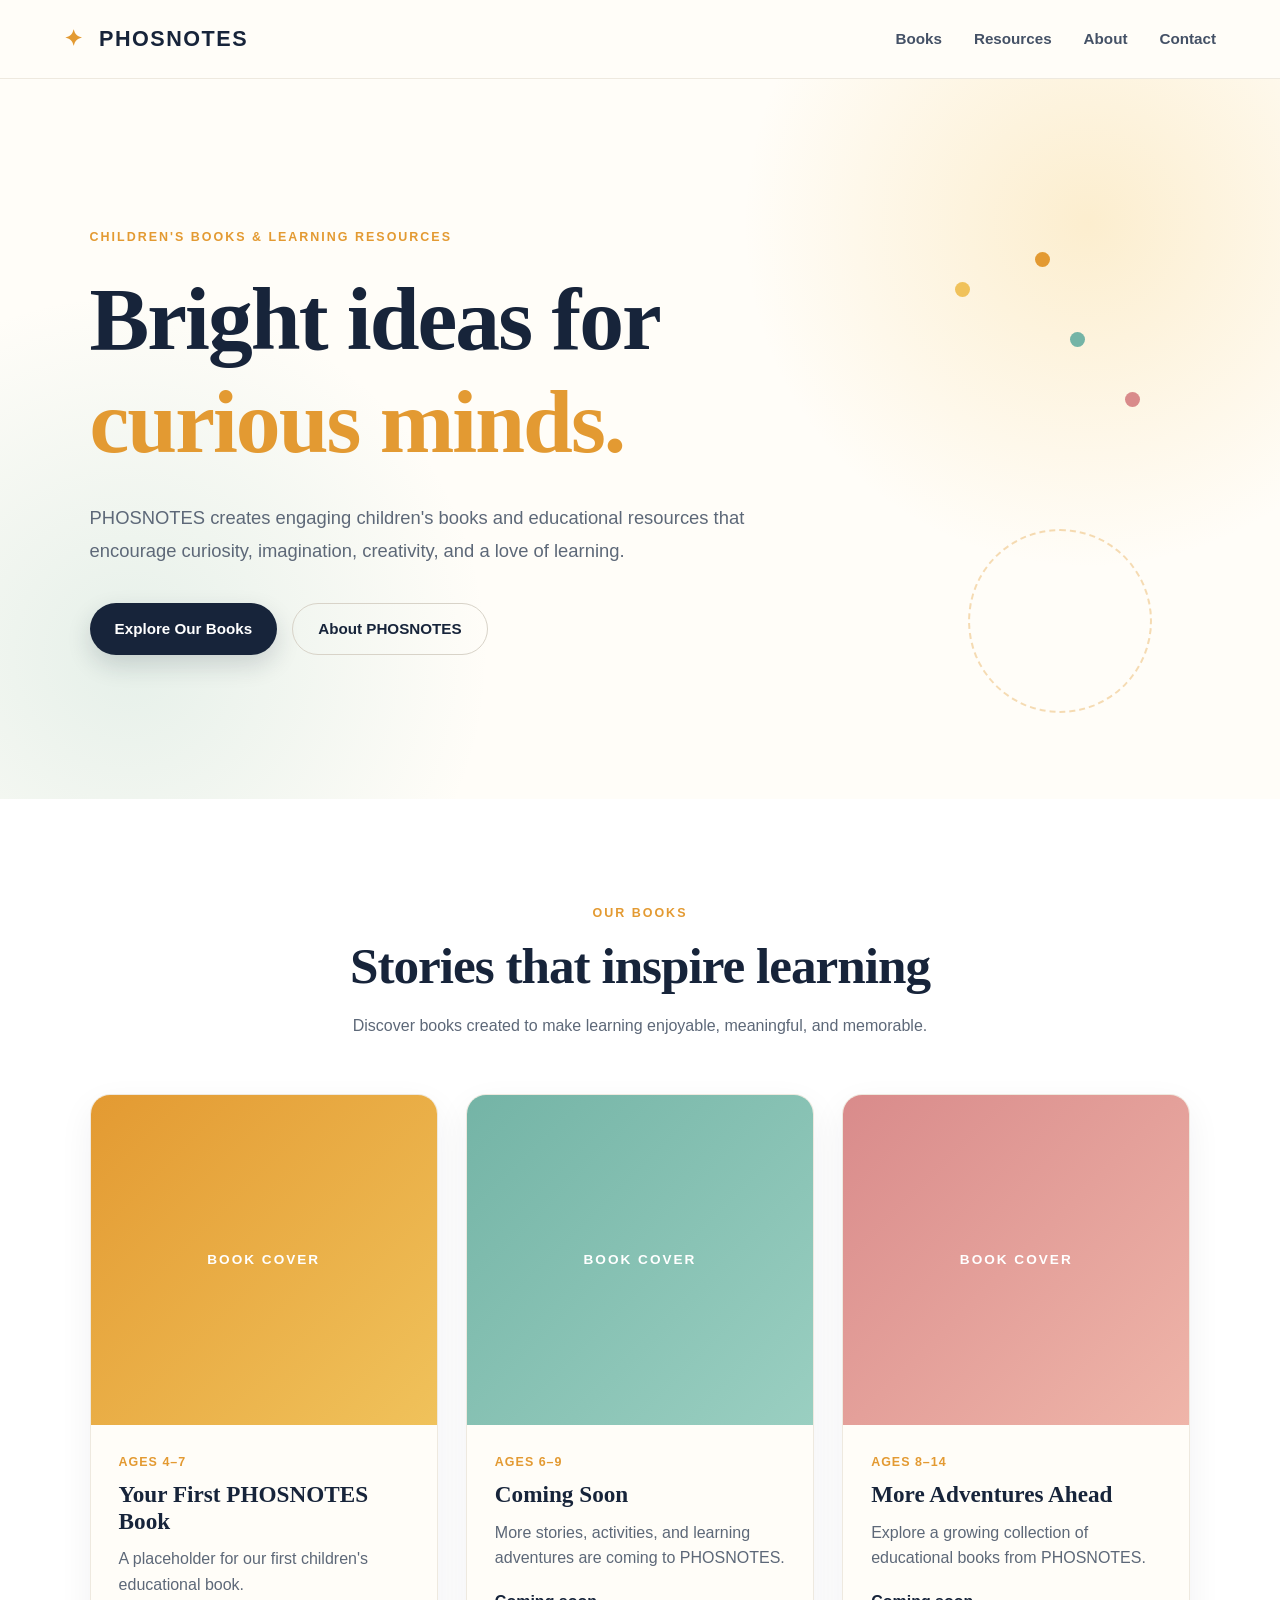
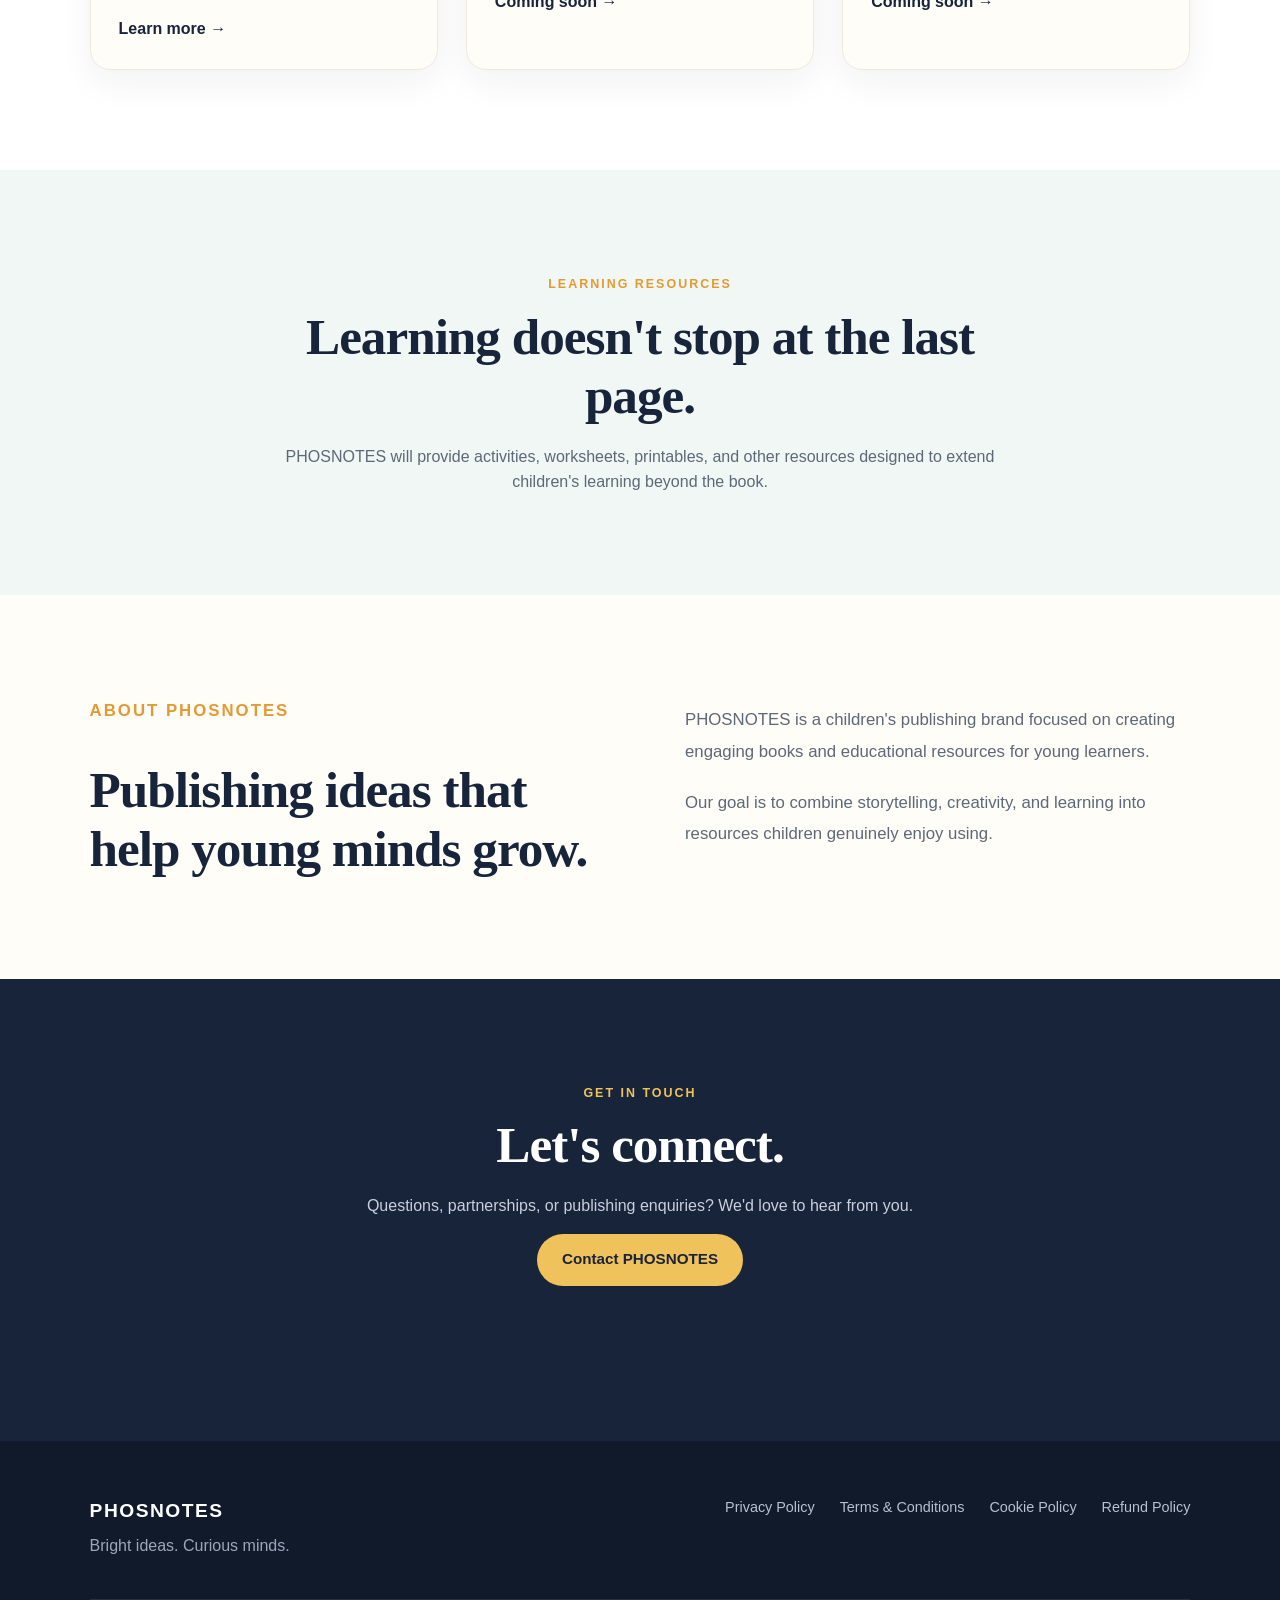
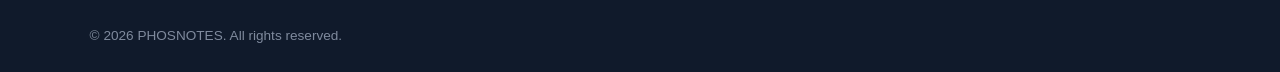
==== index.html @ 3707b1b6 "Initial PHOSNOTES website" ====
<!DOCTYPE html>
<html lang="en">
<head>
    <meta charset="UTF-8">
    <meta name="viewport" content="width=device-width, initial-scale=1.0">
    
    <title>PHOSNOTES | Children's Books & Learning Resources</title>

    <meta
        name="description"
        content="PHOSNOTES creates engaging children's books and educational resources designed to inspire curiosity, creativity, and a love of learning."
    >

    <link rel="stylesheet" href="style.css">
</head>

<body>

    <!-- Navigation -->
    <header class="site-header">
        <nav class="navbar">

            <a href="#" class="logo">
                PHOSNOTES
            </a>

            <div class="nav-links">
                <a href="#books">Books</a>
                <a href="#resources">Resources</a>
                <a href="#about">About</a>
                <a href="#contact">Contact</a>
            </div>

        </nav>
    </header>


    <!-- Hero Section -->
    <main>

        <section class="hero">

            <div class="hero-content">

                <p class="eyebrow">CHILDREN'S BOOKS & LEARNING RESOURCES</p>

                <h1>
                  
                    Bright ideas for
                    <span>curious minds.</span>
                </h1>

                <p class="hero-text">
                    PHOSNOTES creates engaging children's books and
                    educational resources that encourage curiosity,
                    imagination, creativity, and a love of learning.
                </p>

                <div class="hero-buttons">
                    <a href="#books" class="button primary-button">
                        Explore Our Books
                    </a>

                    <a href="#about" class="button secondary-button">
                        About PHOSNOTES
                    </a>
                </div>

            </div>

        </section>


        <!-- Books -->
        <section id="books" class="section">

            <div class="section-heading">
                <p class="eyebrow">OUR BOOKS</p>

                <h2>
                    Stories that inspire learning
                </h2>

                <p>
                    Discover books created to make learning
                    enjoyable, meaningful, and memorable.
                </p>
            </div>


            <div class="books-grid">

                <article class="book-card">

                    <div class="book-placeholder">
                        BOOK COVER
                    </div>

                    <div class="book-info">

                        <p class="book-age">
                            Ages 4–7
                        </p>

                        <h3>
                            Your First PHOSNOTES Book
                        </h3>

                        <p>
                            A placeholder for our first children's
                            educational book.
                        </p>

                        <a href="#" class="text-link">
                            Learn more →
                        </a>

                    </div>

                </article>


                <article class="book-card">

                    <div class="book-placeholder">
                        BOOK COVER
                    </div>

                    <div class="book-info">

                        <p class="book-age">
                            Ages 6–9
                        </p>

                        <h3>
                            Coming Soon
                        </h3>

                        <p>
                            More stories, activities, and learning
                            adventures are coming to PHOSNOTES.
                        </p>

                        <a href="#" class="text-link">
                            Coming soon →
                        </a>

                    </div>

                </article>


                <article class="book-card">

                    <div class="book-placeholder">
                        BOOK COVER
                    </div>

                    <div class="book-info">

                        <p class="book-age">
                            Ages 8–14
                        </p>

                        <h3>
                            More Adventures Ahead
                        </h3>

                        <p>
                            Explore a growing collection of
                            educational books from PHOSNOTES.
                        </p>

                        <a href="#" class="text-link">
                            Coming soon →
                        </a>

                    </div>

                </article>

            </div>

        </section>


        <!-- Resources -->
        <section id="resources" class="section resources-section">

            <div class="section-heading">

                <p class="eyebrow">
                    LEARNING RESOURCES
                </p>

                <h2>
                    Learning doesn't stop at the last page.
                </h2>

                <p>
                    PHOSNOTES will provide activities, worksheets,
                    printables, and other resources designed to
                    extend children's learning beyond the book.
                </p>

            </div>

        </section>


        <!-- About -->
        <section id="about" class="section about-section">

            <div class="about-content">

                <div>
                    <p class="eyebrow">ABOUT PHOSNOTES</p>

                    <h2>
                        Publishing ideas that help young minds grow.
                    </h2>
                </div>

                <div>

                    <p>
                        PHOSNOTES is a children's publishing brand
                        focused on creating engaging books and
                        educational resources for young learners.
                    </p>

                    <p>
                        Our goal is to combine storytelling,
                        creativity, and learning into resources
                        children genuinely enjoy using.
                    </p>

                </div>

            </div>

        </section>


        <!-- Contact -->
        <section id="contact" class="section contact-section">

            <div class="section-heading">

                <p class="eyebrow">GET IN TOUCH</p>

                <h2>
                    Let's connect.
                </h2>

                <p>
                    Questions, partnerships, or publishing
                    enquiries? We'd love to hear from you.
                </p>

                <a
                    href="mailto:hello@phosnotes.com"
                    class="button primary-button"
                >
                    Contact PHOSNOTES
                </a>

            </div>

        </section>

    </main>


    <!-- Footer -->
    <footer class="site-footer">

    <div class="footer-content">

        <div>
            <strong>PHOSNOTES</strong>

            <p>
                Bright ideas. Curious minds.
            </p>
        </div>


        <div class="footer-links">

            <a href="privacy.html">
                Privacy Policy
            </a>

            <a href="terms.html">
                Terms & Conditions
            </a>

            <a href="cookies.html">
                Cookie Policy
            </a>

            <a href="refunds.html">
                Refund Policy
            </a>

        </div>

    </div>


    <div class="copyright">
        © 2026 PHOSNOTES. All rights reserved.
    </div>

</footer>


    <script src="script.js"></script>

</body>
</html>
---- style.css ----
/* =========================================================
   PHOSNOTES
   Children's Books & Learning Resources
   ========================================================= */


/* ---------------------------------------------------------
   1. RESET
   --------------------------------------------------------- */

* {
    margin: 0;
    padding: 0;
    box-sizing: border-box;
}

html {
    scroll-behavior: smooth;
}

body {
    font-family: "Segoe UI", Arial, Helvetica, sans-serif;
    color: #24324a;
    background: #fffdf8;
    line-height: 1.6;
}


/* ---------------------------------------------------------
   2. GLOBAL
   --------------------------------------------------------- */

a {
    text-decoration: none;
    color: inherit;
}

p {
    color: #5d6878;
}

main {
    overflow: hidden;
}

.section {
    padding: 100px 7%;
}

.section-heading {
    max-width: 760px;
    margin: 0 auto 55px;
    text-align: center;
}

.section-heading h2 {
    margin: 12px 0 18px;
}


/* ---------------------------------------------------------
   3. TYPOGRAPHY
   --------------------------------------------------------- */

h1,
h2,
h3 {
    font-family: Georgia, "Times New Roman", serif;
    color: #17243a;
    line-height: 1.15;
}

h1 {
    font-size: clamp(3.2rem, 7vw, 6rem);
    letter-spacing: -2px;
}

h2 {
    font-size: clamp(2.2rem, 4vw, 3.5rem);
    letter-spacing: -1px;
}

h3 {
    font-size: 1.45rem;
}

.eyebrow {
    display: inline-block;
    color: #e39a32;
    font-size: 0.78rem;
    font-weight: 800;
    letter-spacing: 2px;
    text-transform: uppercase;
}


/* ---------------------------------------------------------
   4. NAVIGATION
   --------------------------------------------------------- */

.site-header {
    position: sticky;
    top: 0;
    z-index: 1000;
    background: rgba(255, 253, 248, 0.94);
    border-bottom: 1px solid #eee9df;
    backdrop-filter: blur(12px);
}

.navbar {
    width: min(1200px, 90%);
    min-height: 78px;
    margin: 0 auto;

    display: flex;
    align-items: center;
    justify-content: space-between;
    gap: 40px;
}

.logo {
    color: #17243a;
    font-size: 1.35rem;
    font-weight: 900;
    letter-spacing: 1.5px;
}

.logo::before {
    content: "✦";
    margin-right: 8px;
    color: #e39a32;
}

.nav-links {
    display: flex;
    align-items: center;
    gap: 32px;
}

.nav-links a {
    position: relative;
    color: #445166;
    font-size: 0.95rem;
    font-weight: 600;
    transition: color 0.25s ease;
}

.nav-links a::after {
    content: "";
    position: absolute;
    left: 0;
    bottom: -7px;
    width: 0;
    height: 2px;
    background: #e39a32;
    transition: width 0.25s ease;
}

.nav-links a:hover {
    color: #17243a;
}

.nav-links a:hover::after {
    width: 100%;
}


/* ---------------------------------------------------------
   5. HERO
   --------------------------------------------------------- */

.hero {
    position: relative;
    min-height: 720px;
    padding: 110px 7%;

    display: flex;
    align-items: center;

    background:
        radial-gradient(
            circle at 85% 20%,
            rgba(243, 192, 83, 0.25),
            transparent 28%
        ),
        radial-gradient(
            circle at 10% 80%,
            rgba(116, 180, 166, 0.18),
            transparent 28%
        ),
        #fffdf8;
}

.hero::before,
.hero::after {
    position: absolute;
    content: "";
    border-radius: 50%;
    pointer-events: none;
}

.hero::before {
    width: 180px;
    height: 180px;
    right: 10%;
    bottom: 12%;
    border: 2px dashed rgba(227, 154, 50, 0.35);
}

.hero::after {
    width: 15px;
    height: 15px;
    right: 18%;
    top: 24%;
    background: #e39a32;
    box-shadow:
        35px 80px 0 #74b4a6,
        -80px 30px 0 #f0c25b,
        90px 140px 0 #d98b8b;
}

.hero-content {
    position: relative;
    z-index: 2;
    width: min(850px, 100%);
}

.hero h1 {
    max-width: 900px;
    margin: 18px 0 28px;
}

.hero h1 span {
    display: block;
    color: #e39a32;
}

.hero-text {
    max-width: 680px;
    margin-bottom: 36px;
    font-size: 1.15rem;
    line-height: 1.8;
}


/* ---------------------------------------------------------
   6. BUTTONS
   --------------------------------------------------------- */

.hero-buttons {
    display: flex;
    flex-wrap: wrap;
    gap: 15px;
}

.button {
    display: inline-flex;
    align-items: center;
    justify-content: center;

    min-height: 52px;
    padding: 0 25px;

    border-radius: 999px;

    font-size: 0.95rem;
    font-weight: 750;

    transition:
        transform 0.25s ease,
        box-shadow 0.25s ease,
        background 0.25s ease;
}

.primary-button {
    color: #ffffff;
    background: #17243a;
    box-shadow: 0 10px 25px rgba(23, 36, 58, 0.16);
}

.primary-button:hover {
    transform: translateY(-3px);
    box-shadow: 0 15px 30px rgba(23, 36, 58, 0.22);
}

.secondary-button {
    color: #17243a;
    background: transparent;
    border: 1.5px solid #d8d3c8;
}

.secondary-button:hover {
    transform: translateY(-3px);
    background: #ffffff;
    border-color: #17243a;
}


/* ---------------------------------------------------------
   7. BOOKS SECTION
   --------------------------------------------------------- */

#books {
    background: #ffffff;
}

.books-grid {
    width: min(1200px, 100%);
    margin: 0 auto;

    display: grid;
    grid-template-columns: repeat(3, 1fr);
    gap: 28px;
}

.book-card {
    overflow: hidden;

    background: #fffdf8;
    border: 1px solid #eee9df;
    border-radius: 20px;

    box-shadow: 0 12px 35px rgba(23, 36, 58, 0.06);

    transition:
        transform 0.3s ease,
        box-shadow 0.3s ease;
}

.book-card:hover {
    transform: translateY(-8px);
    box-shadow: 0 20px 45px rgba(23, 36, 58, 0.11);
}

.book-placeholder {
    min-height: 330px;

    display: flex;
    align-items: center;
    justify-content: center;

    color: #ffffff;
    font-size: 0.85rem;
    font-weight: 800;
    letter-spacing: 2px;

    background:
        linear-gradient(
            135deg,
            #e39a32,
            #f0c25b
        );
}

.book-card:nth-child(2) .book-placeholder {
    background:
        linear-gradient(
            135deg,
            #74b4a6,
            #9acfc1
        );
}

.book-card:nth-child(3) .book-placeholder {
    background:
        linear-gradient(
            135deg,
            #d98b8b,
            #efb5a9
        );
}

.book-info {
    padding: 28px;
}

.book-age {
    margin-bottom: 8px;

    color: #e39a32;
    font-size: 0.78rem;
    font-weight: 800;
    letter-spacing: 1px;
    text-transform: uppercase;
}

.book-info h3 {
    margin-bottom: 12px;
}

.book-info p:not(.book-age) {
    margin-bottom: 18px;
}

.text-link {
    color: #17243a;
    font-weight: 750;

    transition: color 0.2s ease;
}

.text-link:hover {
    color: #e39a32;
}


/* ---------------------------------------------------------
   8. RESOURCES
   --------------------------------------------------------- */

.resources-section {
    background: #f1f7f4;
}

.resources-section .section-heading {
    margin-bottom: 0;
}

.resources-section h2 {
    max-width: 700px;
    margin-left: auto;
    margin-right: auto;
}


/* ---------------------------------------------------------
   9. ABOUT
   --------------------------------------------------------- */

.about-section {
    background: #fffdf8;
}

.about-content {
    width: min(1150px, 100%);
    margin: 0 auto;

    display: grid;
    grid-template-columns: 1fr 1fr;
    gap: 90px;

    align-items: center;
}

.about-content h2 {
    margin-top: 15px;
}

.about-content > div:last-child {
    max-width: 600px;
}

.about-content p {
    margin-bottom: 20px;
    font-size: 1.05rem;
    line-height: 1.85;
}


/* ---------------------------------------------------------
   10. CONTACT
   --------------------------------------------------------- */

.contact-section {
    background: #17243a;
    color: #ffffff;
}

.contact-section h2 {
    color: #ffffff;
}

.contact-section .section-heading > p:not(.eyebrow) {
    color: #c9d0db;
}

.contact-section .eyebrow {
    color: #f0c25b;
}

.contact-section .primary-button {
    margin-top: 15px;
    color: #17243a;
    background: #f0c25b;
    box-shadow: none;
}

.contact-section .primary-button:hover {
    background: #ffffff;
}


/* ---------------------------------------------------------
   11. FOOTER
   --------------------------------------------------------- */

.site-footer {
    padding: 55px 7% 25px;
    color: #c9d0db;
    background: #101a2b;
}

.footer-content {
    width: min(1200px, 100%);
    margin: 0 auto 40px;

    display: flex;
    align-items: flex-start;
    justify-content: space-between;
    gap: 40px;
}

.footer-content strong {
    color: #ffffff;
    font-size: 1.2rem;
    letter-spacing: 1.5px;
}

.footer-content p {
    margin-top: 7px;
    color: #9da7b7;
}

.footer-links {
    display: flex;
    gap: 25px;
}

.footer-links a {
    color: #b7c0ce;
    font-size: 0.9rem;

    transition: color 0.2s ease;
}

.footer-links a:hover {
    color: #f0c25b;
}

.copyright {
    width: min(1200px, 100%);
    margin: 0 auto;
    padding-top: 25px;

    border-top: 1px solid rgba(255, 255, 255, 0.1);

    color: #7f8a9d;
    font-size: 0.85rem;
}


/* ---------------------------------------------------------
   12. RESPONSIVE — TABLET
   --------------------------------------------------------- */

@media (max-width: 900px) {

    .section {
        padding: 80px 6%;
    }

    .hero {
        min-height: 650px;
        padding: 90px 6%;
    }

    .books-grid {
        grid-template-columns: repeat(2, 1fr);
    }

    .book-card:last-child {
        grid-column: 1 / -1;
        max-width: 500px;
        width: 100%;
        margin: 0 auto;
    }

    .about-content {
        grid-template-columns: 1fr;
        gap: 35px;
    }

}


/* ---------------------------------------------------------
   13. RESPONSIVE — MOBILE
   --------------------------------------------------------- */

@media (max-width: 650px) {

    .site-header {
        position: static;
    }

    .navbar {
        width: 88%;
        min-height: auto;
        padding: 20px 0;

        flex-direction: column;
        gap: 18px;
    }

    .nav-links {
        width: 100%;
        justify-content: center;
        flex-wrap: wrap;
        gap: 15px 22px;
    }

    .hero {
        min-height: auto;
        padding: 85px 6% 100px;
    }

    .hero h1 {
        font-size: clamp(2.8rem, 13vw, 4rem);
        letter-spacing: -1.5px;
    }

    .hero-text {
        font-size: 1rem;
    }

    .hero-buttons {
        flex-direction: column;
        align-items: stretch;
    }

    .button {
        width: 100%;
    }

    .section {
        padding: 75px 6%;
    }

    .section-heading {
        margin-bottom: 40px;
    }

    .books-grid {
        grid-template-columns: 1fr;
    }

    .book-card:last-child {
        grid-column: auto;
        max-width: none;
    }

    .book-placeholder {
        min-height: 280px;
    }

    .about-content {
        gap: 30px;
    }

    .footer-content {
        flex-direction: column;
    }

    .footer-links {
        flex-direction: column;
        gap: 12px;
    }

}


/* ---------------------------------------------------------
   14. ACCESSIBILITY
   --------------------------------------------------------- */

a:focus-visible,
button:focus-visible {
    outline: 3px solid #f0c25b;
    outline-offset: 4px;
}


/* ---------------------------------------------------------
   15. REDUCED MOTION
   --------------------------------------------------------- */

@media (prefers-reduced-motion: reduce) {

    html {
        scroll-behavior: auto;
    }

    *,
    *::before,
    *::after {
        transition: none !important;
        animation: none !important;
    }

}

/* =========================================
   POLICY PAGES
   ========================================= */

.policy-page {
    max-width: 900px;
}

.policy-page .section-heading {
    max-width: 800px;
}

.policy-page .section-heading h1 {
    font-size: clamp(45px, 7vw, 80px);
    line-height: 1;
    letter-spacing: -3px;
    font-weight: 900;
}

.policy-content h2 {
    margin-top: 50px;
    margin-bottom: 15px;

    font-size: 28px;
    line-height: 1.2;
}

.policy-content p {
    margin-bottom: 18px;

    color: #667085;

    font-size: 16px;
    line-height: 1.8;
}

.policy-content ul {
    margin: 20px 0 25px 25px;

    color: #667085;
}

.policy-content li {
    margin-bottom: 10px;
    padding-left: 5px;
}

.policy-content a {
    color: #d69410;
    font-weight: 700;
}
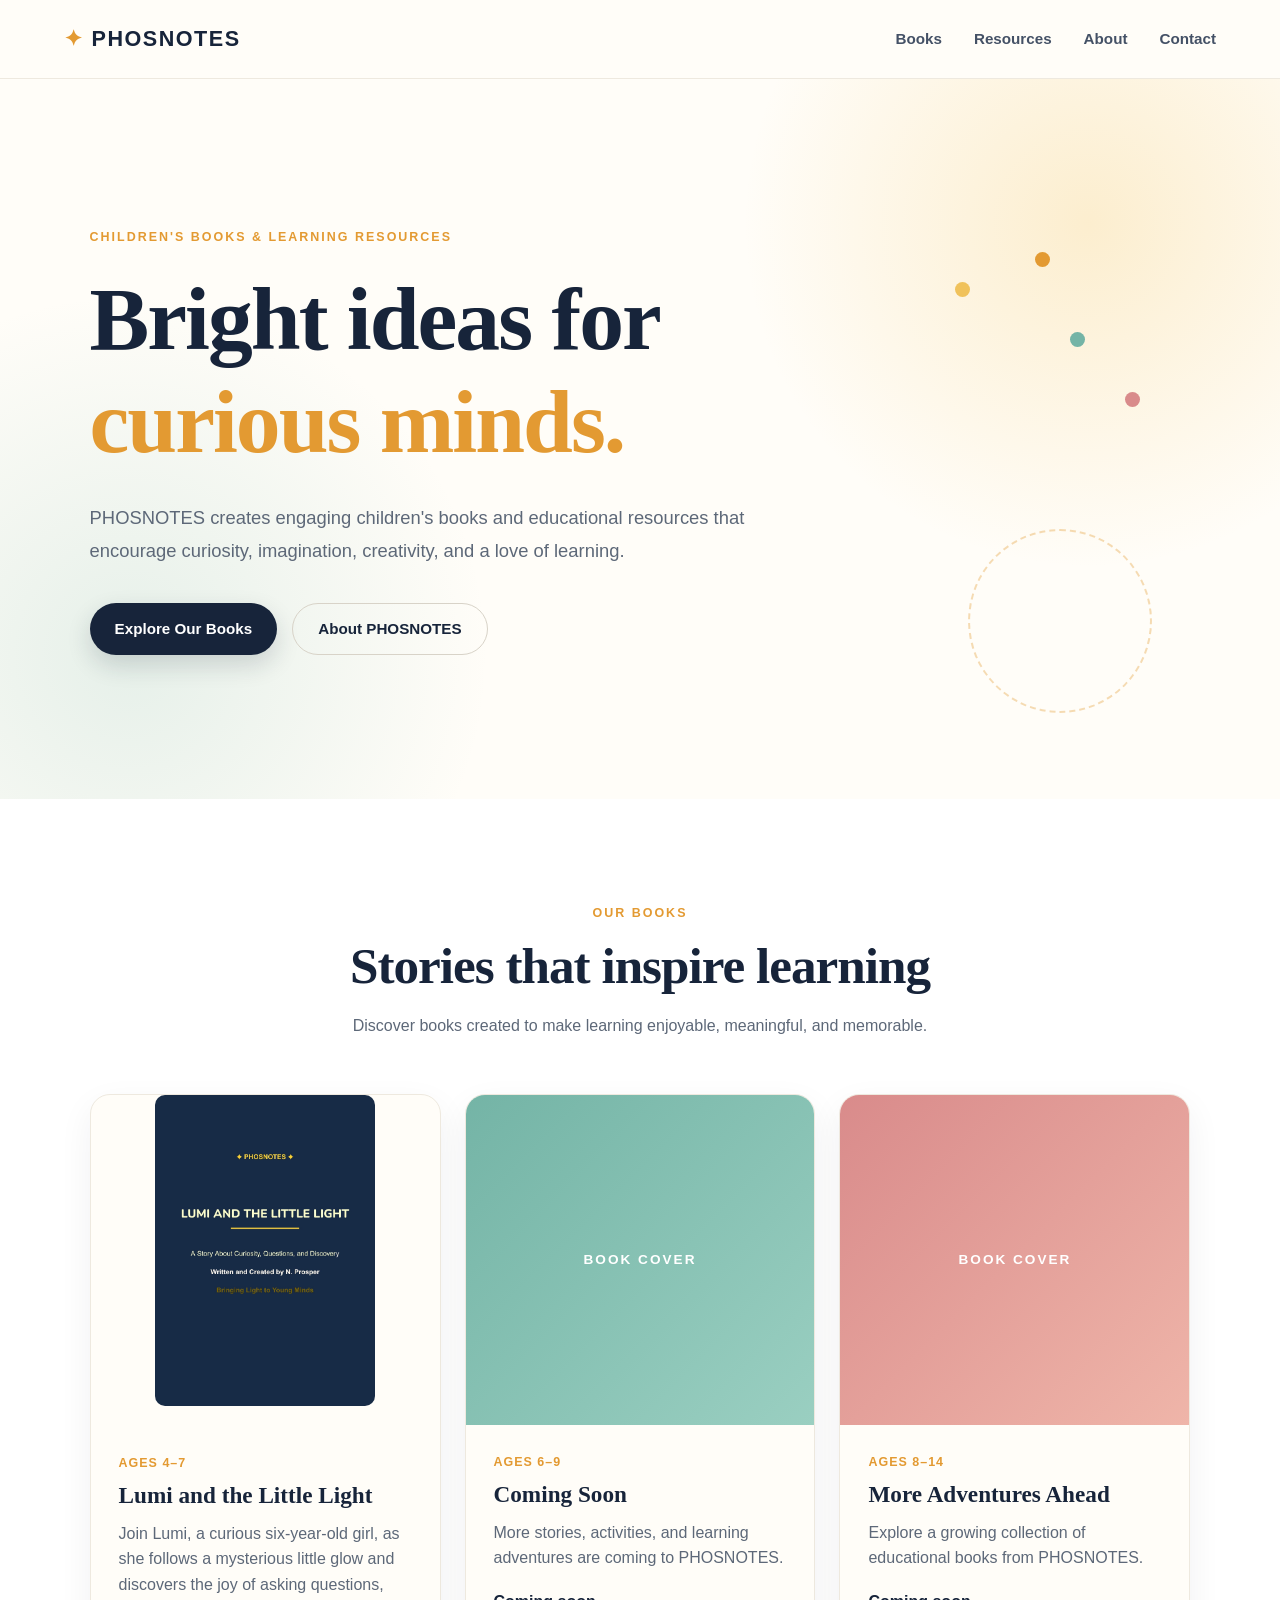
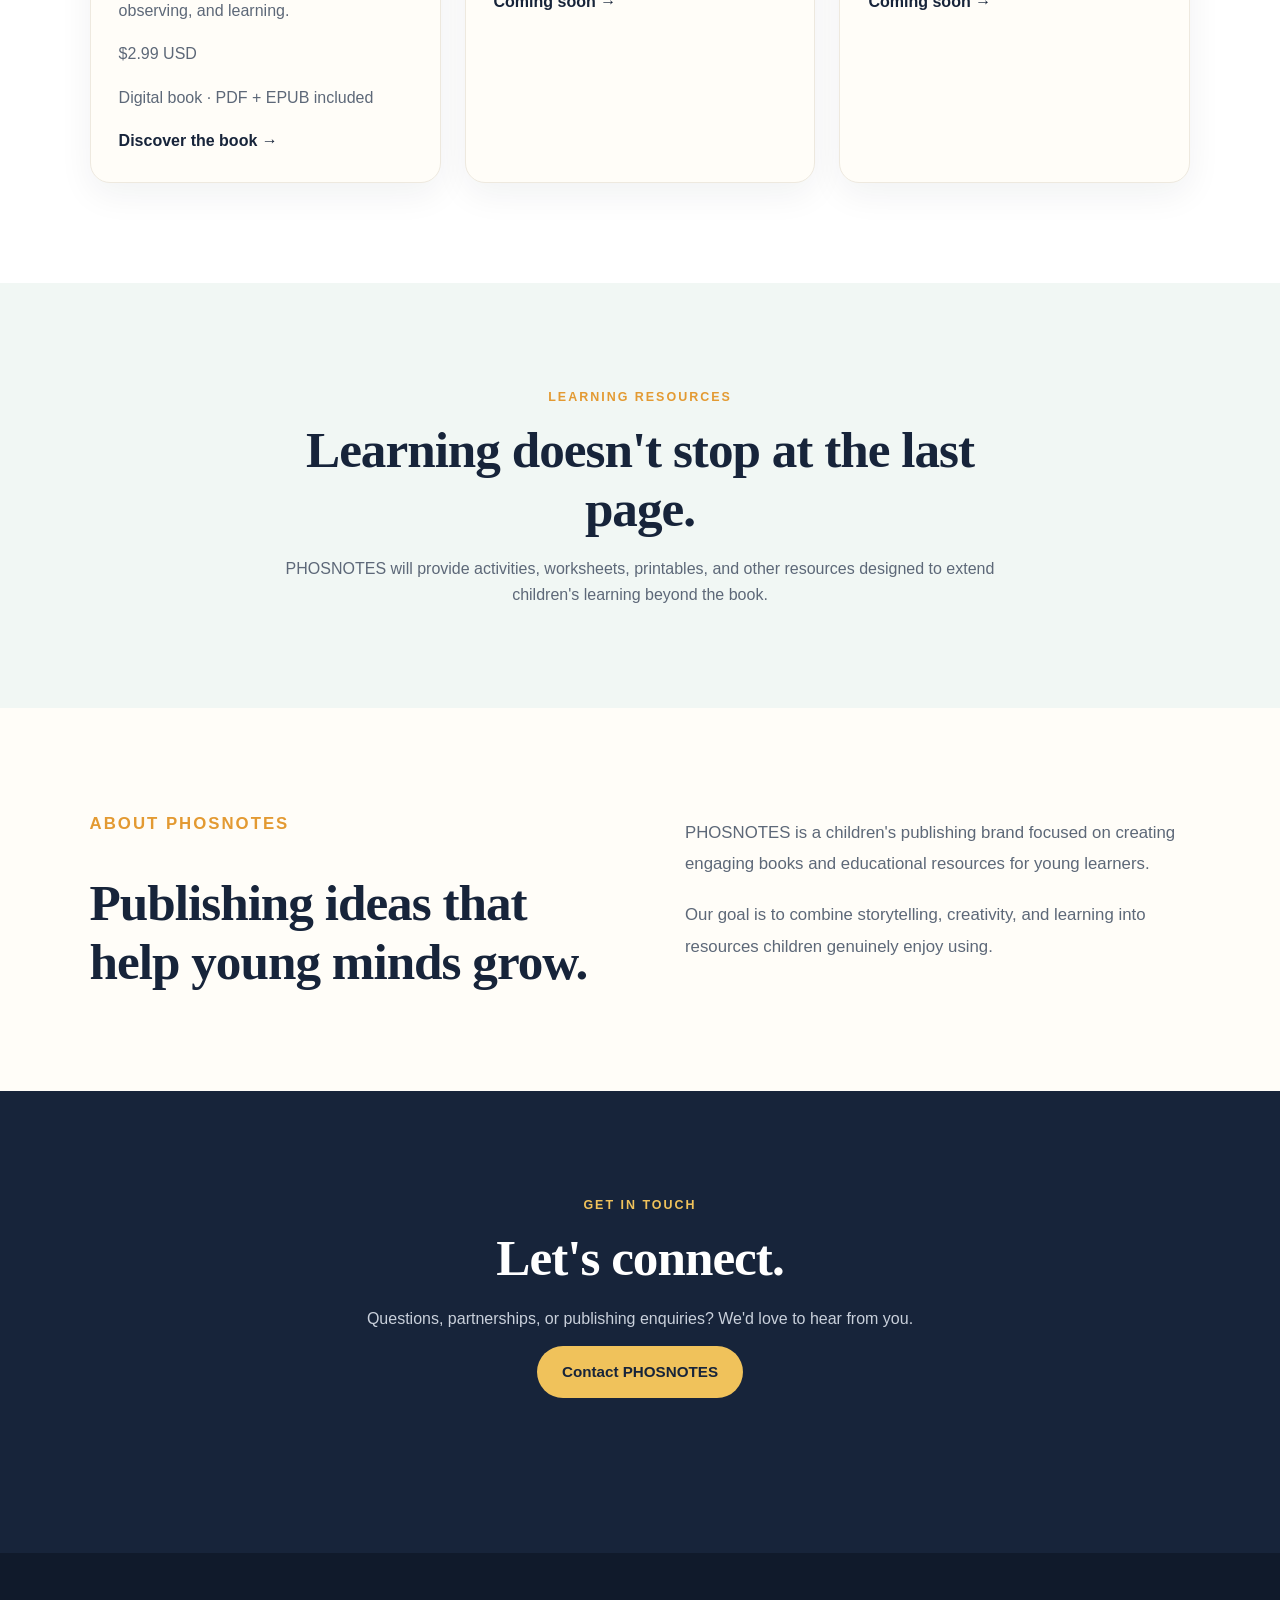
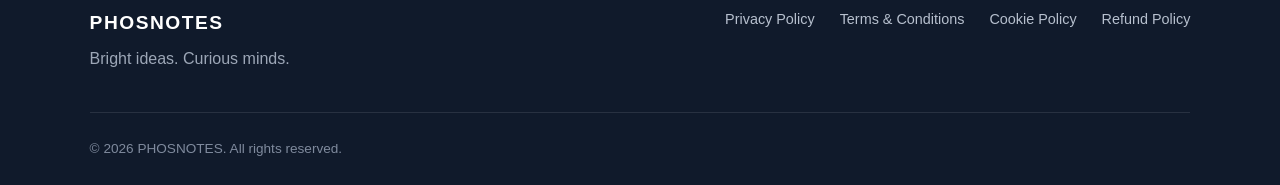
==== commit 01e013a8: "update website layout and book cards" ====
--- a/index.html
+++ b/index.html
@@ -1,9 +1,10 @@
+
 <!DOCTYPE html>
 <html lang="en">
 <head>
     <meta charset="UTF-8">
     <meta name="viewport" content="width=device-width, initial-scale=1.0">
-    
+
     <title>PHOSNOTES | Children's Books & Learning Resources</title>
 
     <meta
@@ -11,6 +12,7 @@
         content="PHOSNOTES creates engaging children's books and educational resources designed to inspire curiosity, creativity, and a love of learning."
     >
 
+    <link rel="icon" type="image/png" href="images/logo/image.png">
     <link rel="stylesheet" href="style.css">
 </head>
 
@@ -19,10 +21,7 @@
     <!-- Navigation -->
     <header class="site-header">
         <nav class="navbar">
-
-            <a href="#" class="logo">
-                PHOSNOTES
-            </a>
+            <a href="#" class="logo">PHOSNOTES</a>
 
             <div class="nav-links">
                 <a href="#books">Books</a>
@@ -30,22 +29,20 @@
                 <a href="#about">About</a>
                 <a href="#contact">Contact</a>
             </div>
-
         </nav>
     </header>
 
-
-    <!-- Hero Section -->
     <main>
 
+        <!-- Hero Section -->
         <section class="hero">
-
             <div class="hero-content">
 
-                <p class="eyebrow">CHILDREN'S BOOKS & LEARNING RESOURCES</p>
+                <p class="eyebrow">
+                    CHILDREN'S BOOKS & LEARNING RESOURCES
+                </p>
 
                 <h1>
-                  
                     Bright ideas for
                     <span>curious minds.</span>
                 </h1>
@@ -67,9 +64,7 @@
                 </div>
 
             </div>
-
-        </section>
-
+        </section>
 
         <!-- Books -->
         <section id="books" class="section">
@@ -77,9 +72,7 @@
             <div class="section-heading">
                 <p class="eyebrow">OUR BOOKS</p>
 
-                <h2>
-                    Stories that inspire learning
-                </h2>
+                <h2>Stories that inspire learning</h2>
 
                 <p>
                     Discover books created to make learning
@@ -87,9 +80,48 @@
                 </p>
             </div>
 
-
             <div class="books-grid">
 
+                <!-- Book 1: Lumi and the Little Light -->
+                <article class="book-card">
+
+                    <div class="book-cover">
+                        <img
+                            src="images/Lumi and piko.jpg"
+                            alt="Cover of Lumi and the Little Light by N. Prosper"
+                        >
+                    </div>
+
+                    <div class="book-info">
+
+                        <p class="book-age">Ages 4–7</p>
+
+                        <h3>Lumi and the Little Light</h3>
+
+                        <p>
+                            Join Lumi, a curious six-year-old girl, as she
+                            follows a mysterious little glow and discovers
+                            the joy of asking questions, observing, and learning.
+                        </p>
+
+                        <p class="book-price">$2.99 USD</p>
+
+                        <p class="book-formats">
+                            Digital book · PDF + EPUB included
+                        </p>
+
+                        <a
+                            href="lumi-and-the-little-light.html"
+                            class="text-link"
+                        >
+                            Discover the book →
+                        </a>
+
+                    </div>
+
+                </article>
+
+                <!-- Book 2: Coming Soon -->
                 <article class="book-card">
 
                     <div class="book-placeholder">
@@ -98,43 +130,9 @@
 
                     <div class="book-info">
 
-                        <p class="book-age">
-                            Ages 4–7
-                        </p>
-
-                        <h3>
-                            Your First PHOSNOTES Book
-                        </h3>
-
-                        <p>
-                            A placeholder for our first children's
-                            educational book.
-                        </p>
-
-                        <a href="#" class="text-link">
-                            Learn more →
-                        </a>
-
-                    </div>
-
-                </article>
-
-
-                <article class="book-card">
-
-                    <div class="book-placeholder">
-                        BOOK COVER
-                    </div>
-
-                    <div class="book-info">
-
-                        <p class="book-age">
-                            Ages 6–9
-                        </p>
-
-                        <h3>
-                            Coming Soon
-                        </h3>
+                        <p class="book-age">Ages 6–9</p>
+
+                        <h3>Coming Soon</h3>
 
                         <p>
                             More stories, activities, and learning
@@ -149,7 +147,7 @@
 
                 </article>
 
-
+                <!-- Book 3: More Adventures Ahead -->
                 <article class="book-card">
 
                     <div class="book-placeholder">
@@ -158,13 +156,9 @@
 
                     <div class="book-info">
 
-                        <p class="book-age">
-                            Ages 8–14
-                        </p>
-
-                        <h3>
-                            More Adventures Ahead
-                        </h3>
+                        <p class="book-age">Ages 8–14</p>
+
+                        <h3>More Adventures Ahead</h3>
 
                         <p>
                             Explore a growing collection of
@@ -183,19 +177,14 @@
 
         </section>
 
-
         <!-- Resources -->
         <section id="resources" class="section resources-section">
 
             <div class="section-heading">
 
-                <p class="eyebrow">
-                    LEARNING RESOURCES
-                </p>
-
-                <h2>
-                    Learning doesn't stop at the last page.
-                </h2>
+                <p class="eyebrow">LEARNING RESOURCES</p>
+
+                <h2>Learning doesn't stop at the last page.</h2>
 
                 <p>
                     PHOSNOTES will provide activities, worksheets,
@@ -206,7 +195,6 @@
             </div>
 
         </section>
-
 
         <!-- About -->
         <section id="about" class="section about-section">
@@ -241,7 +229,6 @@
 
         </section>
 
-
         <!-- Contact -->
         <section id="contact" class="section contact-section">
 
@@ -249,9 +236,7 @@
 
                 <p class="eyebrow">GET IN TOUCH</p>
 
-                <h2>
-                    Let's connect.
-                </h2>
+                <h2>Let's connect.</h2>
 
                 <p>
                     Questions, partnerships, or publishing
@@ -271,52 +256,38 @@
 
     </main>
 
-
     <!-- Footer -->
     <footer class="site-footer">
 
-    <div class="footer-content">
-
-        <div>
-            <strong>PHOSNOTES</strong>
-
-            <p>
-                Bright ideas. Curious minds.
-            </p>
+        <div class="footer-content">
+
+            <div>
+                <strong>PHOSNOTES</strong>
+
+                <p>Bright ideas. Curious minds.</p>
+            </div>
+
+            <div class="footer-links">
+
+                <a href="privacy.html">Privacy Policy</a>
+
+                <a href="terms.html">Terms & Conditions</a>
+
+                <a href="cookies.html">Cookie Policy</a>
+
+                <a href="refunds.html">Refund Policy</a>
+
+            </div>
+
         </div>
 
-
-        <div class="footer-links">
-
-            <a href="privacy.html">
-                Privacy Policy
-            </a>
-
-            <a href="terms.html">
-                Terms & Conditions
-            </a>
-
-            <a href="cookies.html">
-                Cookie Policy
-            </a>
-
-            <a href="refunds.html">
-                Refund Policy
-            </a>
-
+        <div class="copyright">
+            © 2026 PHOSNOTES. All rights reserved.
         </div>
 
-    </div>
-
-
-    <div class="copyright">
-        © 2026 PHOSNOTES. All rights reserved.
-    </div>
-
-</footer>
-
+    </footer>
 
     <script src="script.js"></script>
 
 </body>
-</html>+</html>
--- a/style.css
+++ b/style.css
@@ -749,4 +749,79 @@
 .policy-content a {
     color: #d69410;
     font-weight: 700;
+}
+.book-cover {
+  width: 100%;
+  max-width: 220px;
+  margin: 0 auto 20px;
+  overflow: hidden;
+  border-radius: 10px;
+}
+
+.book-cover img {
+  display: block;
+  width: 100%;
+  max-width: 220px;
+  height: auto;
+  object-fit: contain;
+  margin: 0 auto;
+}
+
+.books-grid {
+  display: grid;
+  grid-template-columns: repeat(auto-fit, minmax(100%, 260px, 1fr));
+  gap: 24px;
+}
+
+@media (max-width: 600px) {
+  .book-cover,
+  .book-cover img {
+    max-width: 180px;
+  }
+  
+  .books-grid {
+    grid-template-columns: 1fr;
+  }
+}
+.book-detail-content {
+  display: grid;
+  grid-template-columns: minmax(0, 280px) minmax(0, 1fr);
+  gap: 40px;
+  align-items: start;
+  margin: 40px auto;
+}
+
+.book-detail-cover {
+  width: 100%;
+  max-width: 260px;
+  margin: 0 auto;
+}
+
+.book-detail-cover img {
+  width: 100%;
+  height: auto;
+  object-fit: contain;
+  display: block;
+}
+
+@media (max-width: 600px) {
+  .book-detail-content {
+    grid-template-columns: 1fr;
+  }
+}
+.btn-primary {
+  display: inline-block;
+  padding: 12px 24px;
+  background-color: #f4c542;
+  color: #17243a;
+  text-decoration: none;
+  font-weight: 600;
+  border-radius: 8px;
+  border: none;
+  cursor: pointer;
+  transition: background-color 0.2s ease;
+}
+
+.btn-primary:hover {
+  background-color: #e0b030;
 }
